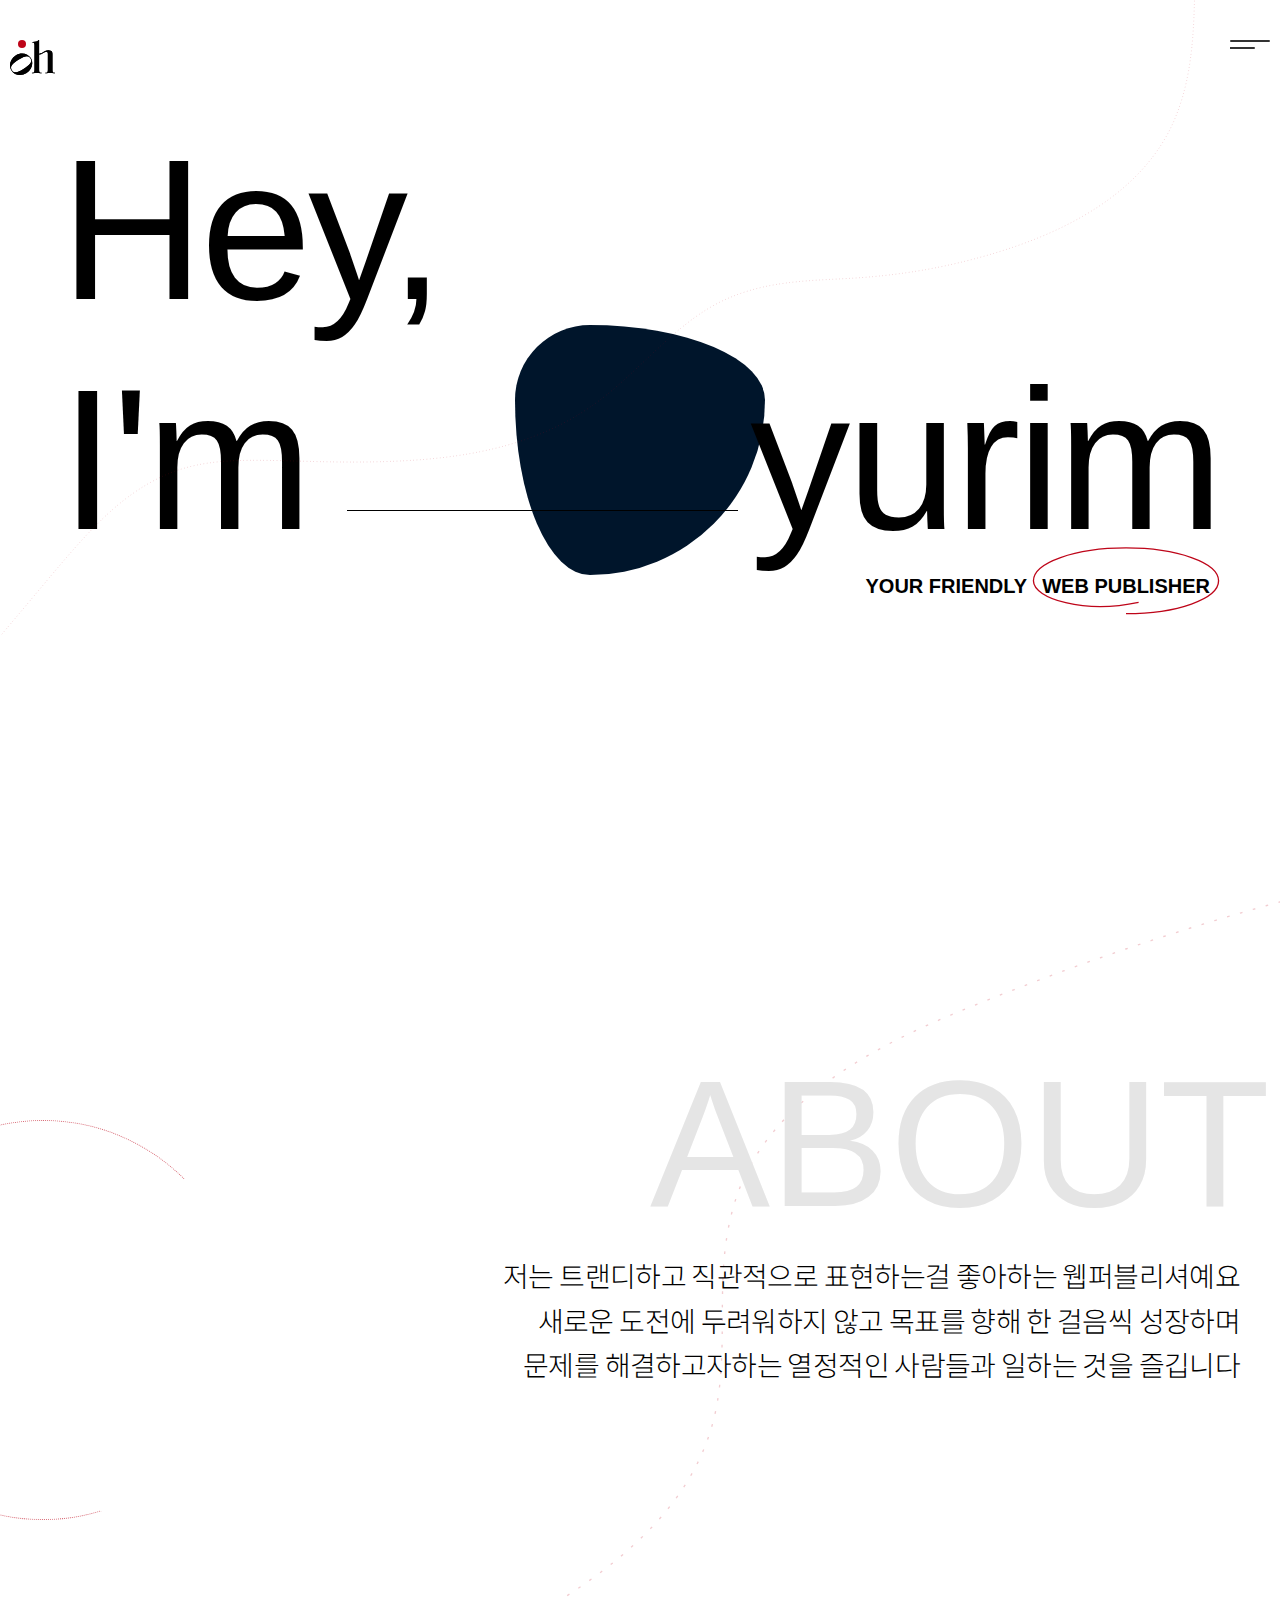
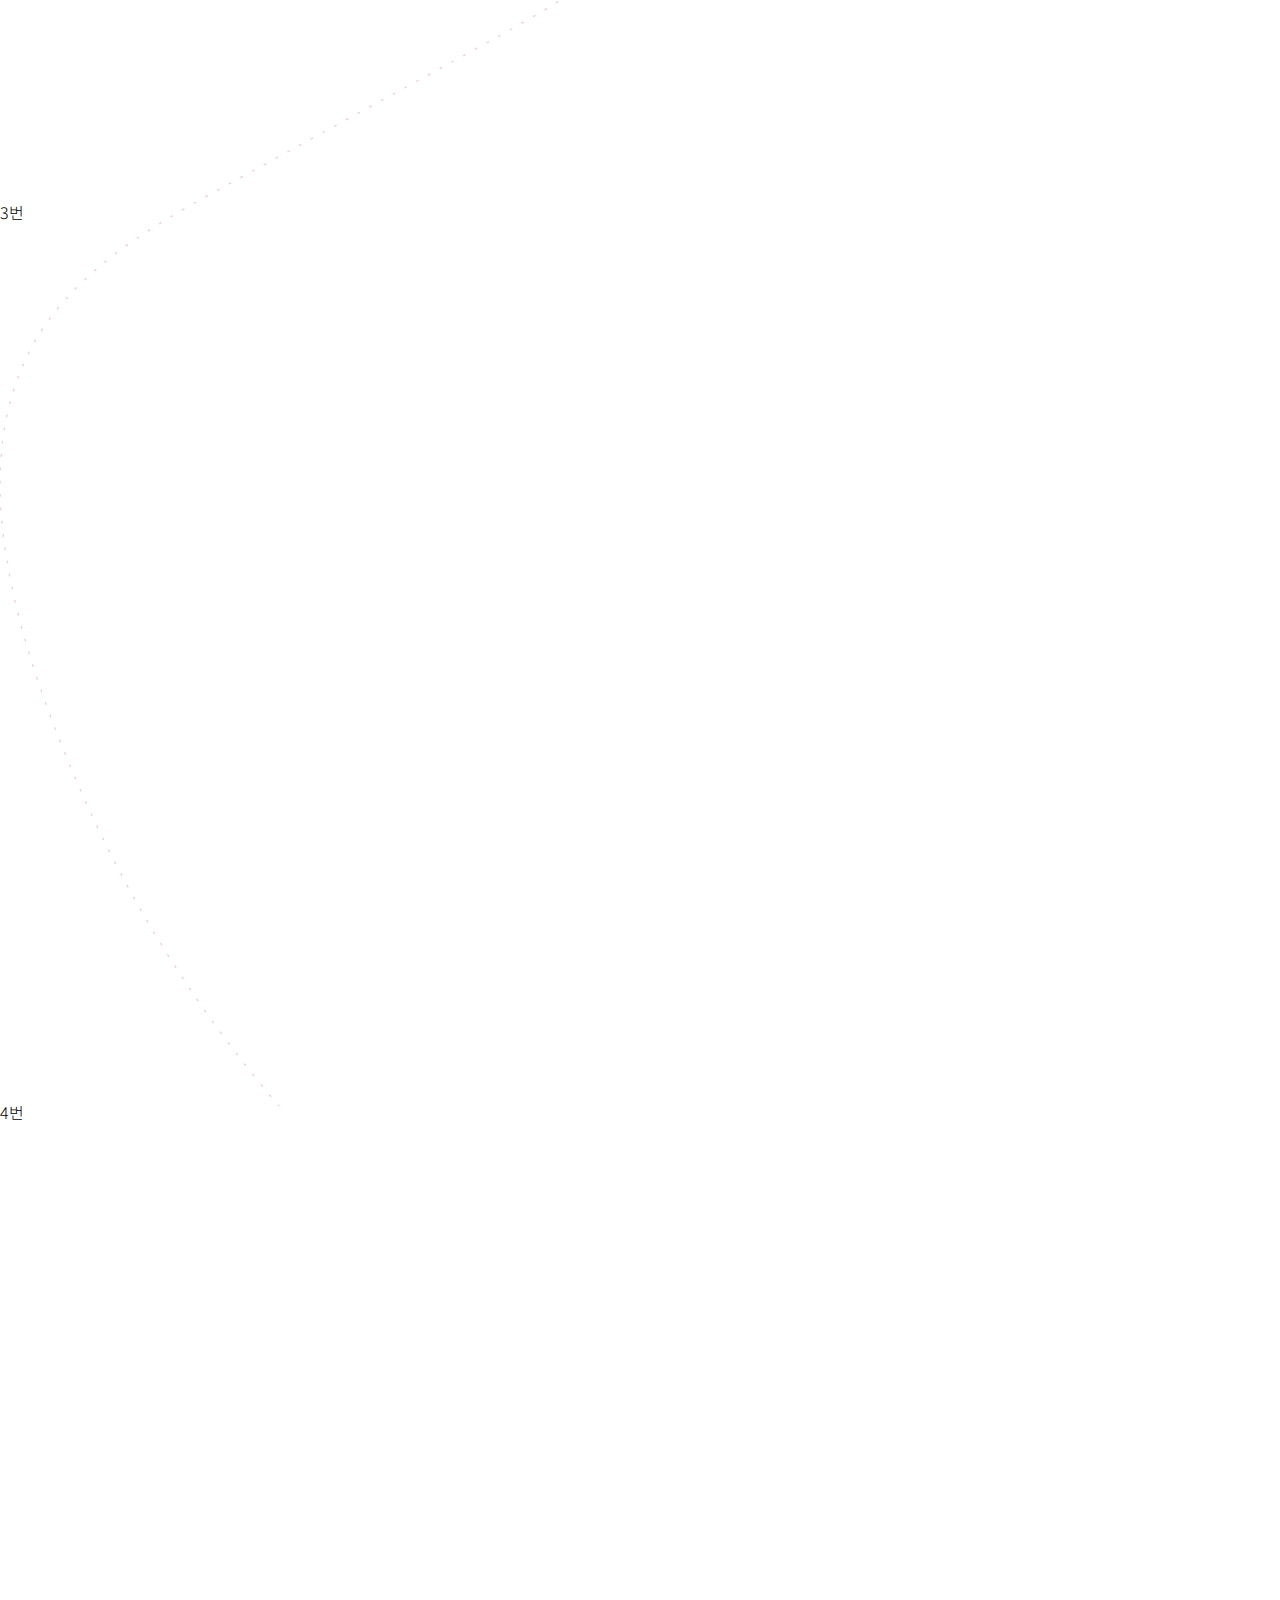
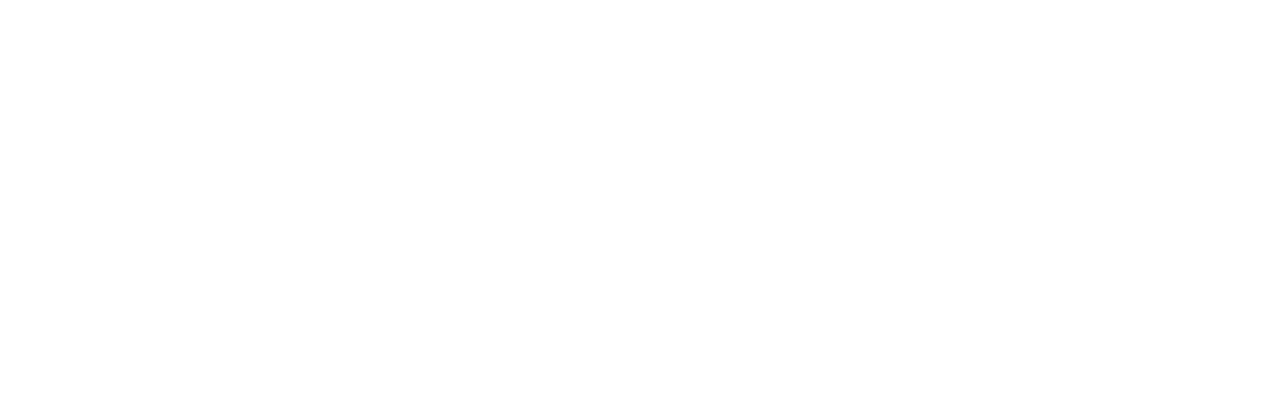
==== index.html @ e5cbb81f "메인 마크업 수정" ====
<!doctype html>
<html lang="en">
<head>
    <meta charset="UTF-8">
    <meta name="viewport"
          content="width=device-width, user-scalable=no, initial-scale=1.0, maximum-scale=1.0, minimum-scale=1.0">
    <meta http-equiv="X-UA-Compatible" content="ie=edge">
    <title> 오유림 | 웹 퍼블리셔 포트폴리오 </title>
    <link rel="stylesheet" href="assets/css/layout.css">
    <link rel="stylesheet" href="assets/css/reset.css">
</head>
<body>
        <main>
            <section>
                <div class="bg_box">
                    <div class="blob"></div>
                    <svg class="bg type_01" xmlns="http://www.w3.org/2000/svg" xml:space="preserve" viewBox="0 0 1920 1080"><path d="M1791.7 1.1c-.9 37.3-3 74.7-10 111.4-6.5 33.7-17.3 66.7-34.8 96.4-16.7 28.4-38.8 53.4-63.9 74.6-26.3 22.2-55.8 40.4-86.5 55.7-32.2 16-66 28.6-100.3 39.2-35.4 10.9-71.5 19.6-107.9 26.1-36.8 6.5-74.1 10.7-111.4 12.9-37.4 2.2-75 3.1-112 9.2-33.9 5.6-67.3 15.9-97.2 33.1-29.9 17.2-56.1 40-81.3 63.4-26.3 24.3-51.7 49.8-79.9 71.9-27 21.1-56.6 38.9-88.1 52.5-32.9 14.2-67.5 24.1-102.6 30.9-36.9 7.2-74.5 11-112 12.9-37.7 2-75.5 2.1-113.3 1.4-38.1-.7-76.1-2.4-114.2-2.2-35.9.1-72.4 2.7-106.8 13.9-31.6 10.3-60.6 27.4-86.5 48.1-27.5 22-51.6 47.7-74.8 74-24.6 28.1-48.3 57-72.4 85.6-11.8 14-23.7 28.1-35.5 42.2"/></svg>
                </div>
                <header class="header_warp">
                    <a href="#" class="logo"></a>
                    <nav class="nav_wrap">
                        <div class="hamburger_menu">
                            <div class="hamburger">
                                <i></i>
                                <i></i>
                            </div>
                        </div>
                        <ul class="menu_list">
                            <li></li>
                            <li></li>
                            <li></li>
                            <li></li>
                        </ul>
                    </nav>
                </header>
                <div class="visual_cont">
                    <div class="visual_title">Hey,</div>
                    <div class="visual_title bottom">
                        I'm <em>yurim</em>
                    </div>
                    <div class="visual_title_sub">
                        Your Friendly <span><i class="circle">
                        <svg xmlns="http://www.w3.org/2000/svg" viewBox="0 0 142 51.728"><path fill="none" stroke="#BE0519" stroke-miterlimit="10" stroke-width=2" d="M61.476 9.545C102.388.884 141 12.132 141 25.864s-31.339 24.865-70 24.865S1 39.596 1 25.864 32.341 1 71 1"/></svg>
                    </i> Web Publisher</span>
                    </div>
                </div>
            </section>
            <section>
                  <div class="info_wrap">
                      <svg class="bg" xmlns="http://www.w3.org/2000/svg" xml:space="preserve" viewBox="0 0 479 676"><path d="M479.4.6c-33.8 9.2-67.1 20.2-99.8 32.9-25.7 10-52.2 20.4-74.1 37.7-10 7.9-18.8 17.3-24.9 28.5-6.8 12.4-9.3 26.3-10 40.3-.8 16.9.7 34.1-2.7 50.8-2.9 14.2-9.6 27.1-18.9 38.2-17.7 21.2-42.4 35.5-66.3 48.7-32.1 17.6-64.2 35.1-96.3 52.7-24.1 13.2-49.3 27-66.4 49-18.7 23.8-22.4 54.2-18.7 83.5 3.7 29.2 13.4 57.8 24.6 84.9 11.1 26.8 24.6 52.7 40.4 77 11.7 18.1 24.6 35.3 38.6 51.6"/></svg>
                      <div class="info_inner">
                          <div class="info_title">about</div>
                          <div class="info_img">
                              <div class="img_box"></div>
                          </div>
                          <div class="info_txt">
                              <p>저는 트랜디하고 직관적으로 표현하는걸 좋아하는 웹퍼블리셔예요<br></p>
                              <p>새로운 도전에 두려워하지 않고 목표를 향해 한 걸음씩 성장하며<br></p>
                              <p>문제를 해결하고자하는 열정적인 사람들과 일하는 것을 즐깁니다<br></p>
                          </div>
                      </div>
                  </div>
            </section>
            <section>3번</section>
            <section>4번</section>
            <ul class="point_wrap">
                <li></li>
                <li></li>
                <li></li>
                <li></li>
            </ul>
        </main>
</body>
</html>
---- assets/css/layout.css ----
@font-face {
  font-family: 'July 01 Regular';
  font-style: normal;
  font-weight: normal;
  src: local("July 01 Regular"), url("https://www.cufonfonts.com/regular.woff") format("woff"); }
@font-face {
  font-family: 'Noto Sans KR';
  font-style: normal;
  font-weight: 300;
  src: url(//fonts.gstatic.com/ea/notosanskr/v2/NotoSansKR-Light.woff2) format("woff2"), url(//fonts.gstatic.com/ea/notosanskr/v2/NotoSansKR-Light.woff) format("woff"), url(//fonts.gstatic.com/ea/notosanskr/v2/NotoSansKR-Light.otf) format("opentype"); }
@font-face {
  font-family: 'Noto Sans KR';
  font-style: normal;
  font-weight: 400;
  src: url(//fonts.gstatic.com/ea/notosanskr/v2/NotoSansKR-Regular.woff2) format("woff2"), url(//fonts.gstatic.com/ea/notosanskr/v2/NotoSansKR-Regular.woff) format("woff"), url(//fonts.gstatic.com/ea/notosanskr/v2/NotoSansKR-Regular.otf) format("opentype"); }
@font-face {
  font-family: 'Noto Sans KR';
  font-style: normal;
  font-weight: 500;
  src: url(//fonts.gstatic.com/ea/notosanskr/v2/NotoSansKR-Medium.woff2) format("woff2"), url(//fonts.gstatic.com/ea/notosanskr/v2/NotoSansKR-Medium.woff) format("woff"), url(//fonts.gstatic.com/ea/notosanskr/v2/NotoSansKR-Medium.otf) format("opentype"); }
@font-face {
  font-family: 'Noto Sans KR';
  font-style: normal;
  font-weight: 700;
  src: url(//fonts.gstatic.com/ea/notosanskr/v2/NotoSansKR-Bold.woff2) format("woff2"), url(//fonts.gstatic.com/ea/notosanskr/v2/NotoSansKR-Bold.woff) format("woff"), url(//fonts.gstatic.com/ea/notosanskr/v2/NotoSansKR-Bold.otf) format("opentype"); }
.bg {
  position: absolute;
  top: 0;
  left: 0;
  width: 100%;
  height: auto;
  fill: none;
  display: block;
  stroke: rgba(190, 5, 25, 0.2);
  stroke-width: 0.5;
  stroke-dasharray: 1 4; }
  .bg.type_01 {
    stroke: rgba(190, 5, 25, 0.7); }

.blob {
  width: 250px;
  height: 250px;
  position: absolute;
  left: 50%;
  top: 50%;
  transform: translate(-50%, -50%);
  border-radius: 30% 70% 70% 30% / 30% 30% 70% 70%;
  background-color: #00152b; }

body::-webkit-scrollbar {
  width: 6px; }

body::-webkit-scrollbar-thumb {
  height: 30%;
  background: #be0519; }

body::-webkit-scrollbar-track {
  background: rgba(190, 5, 25, 0.3); }

.header_warp {
  width: 100%;
  max-width: 1280px;
  margin: 0 auto;
  display: flex;
  justify-content: space-between;
  padding: 40px 10px 30px 10px;
  box-sizing: border-box; }
  .header_warp .logo {
    width: 45px;
    height: 45px;
    position: relative;
    background: url("data:image/svg+xml,%3Csvg xmlns='http://www.w3.org/2000/svg' xmlns:xlink='http://www.w3.org/1999/xlink' fill='none' viewBox='0 0 45 35'%3E%3Cdefs%3E%3Cpath id='reuse-0' fill='%23000' d='M5.646 15.441c-5.61 3.57-7.112 10.228-4.18 14.936 2.93 4.705 9.522 6.223 15.135 2.653 5.613-3.566 7.112-10.228 4.185-14.932-2.932-4.709-9.527-6.223-15.14-2.657Zm8.217 13.193c-7.6 4.828-10.348 4.26-12.056 1.525C.1 27.42.788 24.67 8.384 19.841c7.6-4.828 10.348-4.261 12.055-1.522 1.708 2.736 1.024 5.486-6.576 10.315Z'/%3E%3Cpath id='reuse-1' fill='%23000' d='M42.464 13.744v16.262c0 1.921.407 2.835 2.4 2.83H45v.369h-1.131c-1.315 0-2.22-.139-3.715-.139-1.495 0-2.399.139-3.714.139H35.31v-.368h.137c1.992 0 2.4-.913 2.4-2.835V13.811c0-1.408-.533-1.973-1.55-2.012-.721-.028-2.345.798-3.453 1.474-1.186.704-2.372 1.258-3.585 1.34a.16.16 0 0 0-.153.163v15.23c0 1.921.407 2.835 2.4 2.835h.137v.367H30.51c-1.315 0-2.22-.138-3.714-.138-1.495 0-2.4.139-3.715.139h-1.13v-.368h.136c1.992 0 2.4-.914 2.4-2.835L24.483 5.08c0-1.878-.407-2.792-2.4-2.792h-.136v-.367h.904c2.129 0 5.346-.78 5.933-1.922h.317v13.649c0 .083.063.154.145.158.904.04 2.243-.411 3.366-1.198l.044-.03c1.7-1.188 3.643-2.545 6.817-2.153 1.824.226 2.967.938 2.99 3.318Z'/%3E%3C/defs%3E%3Cuse xlink:href='%23reuse-0'/%3E%3Cuse xlink:href='%23reuse-1'/%3E%3Cuse xlink:href='%23reuse-0'/%3E%3Cuse xlink:href='%23reuse-1'/%3E%3C/svg%3E") no-repeat; }
    .header_warp .logo::after {
      content: "";
      position: absolute;
      left: 7.5px;
      top: 0;
      background: #BE0519;
      width: 8px;
      height: 8px;
      border-radius: 50%;
      animation: bounce 0.45s cubic-bezier(0.19, 1, 0.22, 1) infinite alternate; }
  .header_warp .nav_wrap {
    font-weight: bold;
    text-transform: uppercase;
    font-size: 1.8rem; }
    .header_warp .nav_wrap .hamburger_menu {
      position: relative;
      top: 0;
      left: 0;
      width: 40px;
      height: 10px;
      overflow: hidden; }
      .header_warp .nav_wrap .hamburger_menu i {
        position: relative;
        display: block;
        width: 40px;
        height: 2px;
        background-color: #333;
        margin-bottom: 5px;
        border-radius: 2px; }
      .header_warp .nav_wrap .hamburger_menu i:last-child {
        transform: translateX(-15px); }

.visual_cont {
  display: flex;
  flex-direction: column;
  max-width: 1200px;
  margin: 0 auto;
  padding: 0 20px;
  font-family: 'July 01 Regular',sans-serif; }
  .visual_cont .visual_title {
    letter-spacing: -0.3vw;
    font-size: clamp(5rem, 19vw, 20rem); }
    .visual_cont .visual_title.bottom {
      display: flex;
      justify-content: space-between;
      flex-flow: row wrap;
      align-items: stretch; }
      .visual_cont .visual_title.bottom em {
        position: relative;
        display: inline-flex;
        flex-grow: 1;
        align-items: end; }
        .visual_cont .visual_title.bottom em::before {
          content: "";
          width: auto;
          display: flex;
          flex-grow: 1;
          height: 1px;
          background: #000;
          margin: 5vw 1vw 5vw 3vw; }
  .visual_cont .visual_title_sub {
    text-align: right;
    font-weight: 600;
    font-size: clamp(0.5rem, 3vw, 2rem);
    font-family: "AppleSDGothicNeoR" ,sans-serif;
    text-transform: uppercase; }
    .visual_cont .visual_title_sub span {
      position: relative;
      padding: 10px; }
      .visual_cont .visual_title_sub span .circle {
        content: "";
        position: absolute;
        left: 50%;
        top: calc(50% + 8px);
        width: 100%;
        height: 100%;
        stroke-dasharray: 423;
        transform: translate(-50%, -50%) rotate(-180deg);
        animation: dash 0.35s cubic-bezier(0.45, 0, 0.55, 1) 0s;
        animation-iteration-count: 1; }

section {
  height: 100vh;
  position: relative; }
  section .info_wrap {
    padding: 15rem 0;
    max-width: 1200px;
    margin: 0 auto; }
    section .info_wrap .info_title {
      font-family: 'July 01 Regular',sans-serif;
      font-size: clamp(4rem, 16vw, 18rem);
      text-transform: uppercase;
      color: #e5e5e5;
      position: absolute;
      right: -30px;
      top: -10px;
      z-index: 2; }
    section .info_wrap .info_inner {
      position: relative;
      display: flex;
      flex-flow: row;
      justify-content: flex-end;
      align-items: center;
      padding: 7rem 0; }
      section .info_wrap .info_inner .info_txt {
        font-size: clamp(0.8rem, 4vw, 2.8rem);
        line-height: 1.6;
        letter-spacing: -0.05vw;
        text-align: right;
        position: relative;
        z-index: 3; }
      section .info_wrap .info_inner .info_img {
        position: relative;
        top: 50px;
        transition: transform 0.3s;
        transform-style: preserve-3d;
        transform: perspective(500px);
        margin-right: 6rem; }
        section .info_wrap .info_inner .info_img .img_box {
          width: 400px;
          height: 400px;
          position: relative;
          overflow: hidden;
          border-radius: 50%;
          cursor: pointer;
          transition: transform 0.3s; }
          section .info_wrap .info_inner .info_img .img_box::before, section .info_wrap .info_inner .info_img .img_box::after {
            content: "";
            width: 100%;
            height: 100%;
            position: absolute;
            left: 0;
            top: 0;
            transition: all .3s ease;
            background-size: 100% !important; }
          section .info_wrap .info_inner .info_img .img_box::before {
            background: white url("../../images/portfolio_img_01_01.png") no-repeat;
            z-index: 3;
            opacity: 1; }
          section .info_wrap .info_inner .info_img .img_box::after {
            background: white url("../../images/portfolio_img_02_02.png") no-repeat;
            z-index: 2;
            opacity: 0; }
          section .info_wrap .info_inner .info_img .img_box:hover::before {
            opacity: 0; }
          section .info_wrap .info_inner .info_img .img_box:hover::after {
            opacity: 1; }
        section .info_wrap .info_inner .info_img::before {
          content: "";
          position: absolute;
          left: -20rem;
          top: -5rem;
          transition: all .4s ease;
          width: 100%;
          height: 100%;
          border: 1px dotted rgba(190, 5, 25, 0.6);
          border-radius: 50%;
          transform: translateY(0) translate3d(0, 0, 0); }
      section .info_wrap .info_inner .info_img:hover::before {
        transform: translateY(-10px) translate3d(0, -5px, 0); }
      section .info_wrap .info_inner .info_img:hover .img_box {
        transform: translateY(10px) translate3d(0, 5px, 0); }

@keyframes bounce {
  0% {
    transform: translateY(3%) scaleY(0.95); }
  100% {
    transform: translateY(-30%) scaleY(1.05); } }
@keyframes dash {
  0% {
    stroke-dashoffset: 423; }
  100% {
    stroke-dashoffset: 0; } }
@keyframes shape1 {
  0% {
    transform: translateY(0) rotate(0deg); }
  100% {
    transform: translateY(20%) rotate(20deg); } }
@keyframes shape2 {
  0% {
    transform: translateY(0) rotate(15deg); }
  100% {
    transform: translateY(-20%) rotate(25deg); } }

/*# sourceMappingURL=layout.css.map */
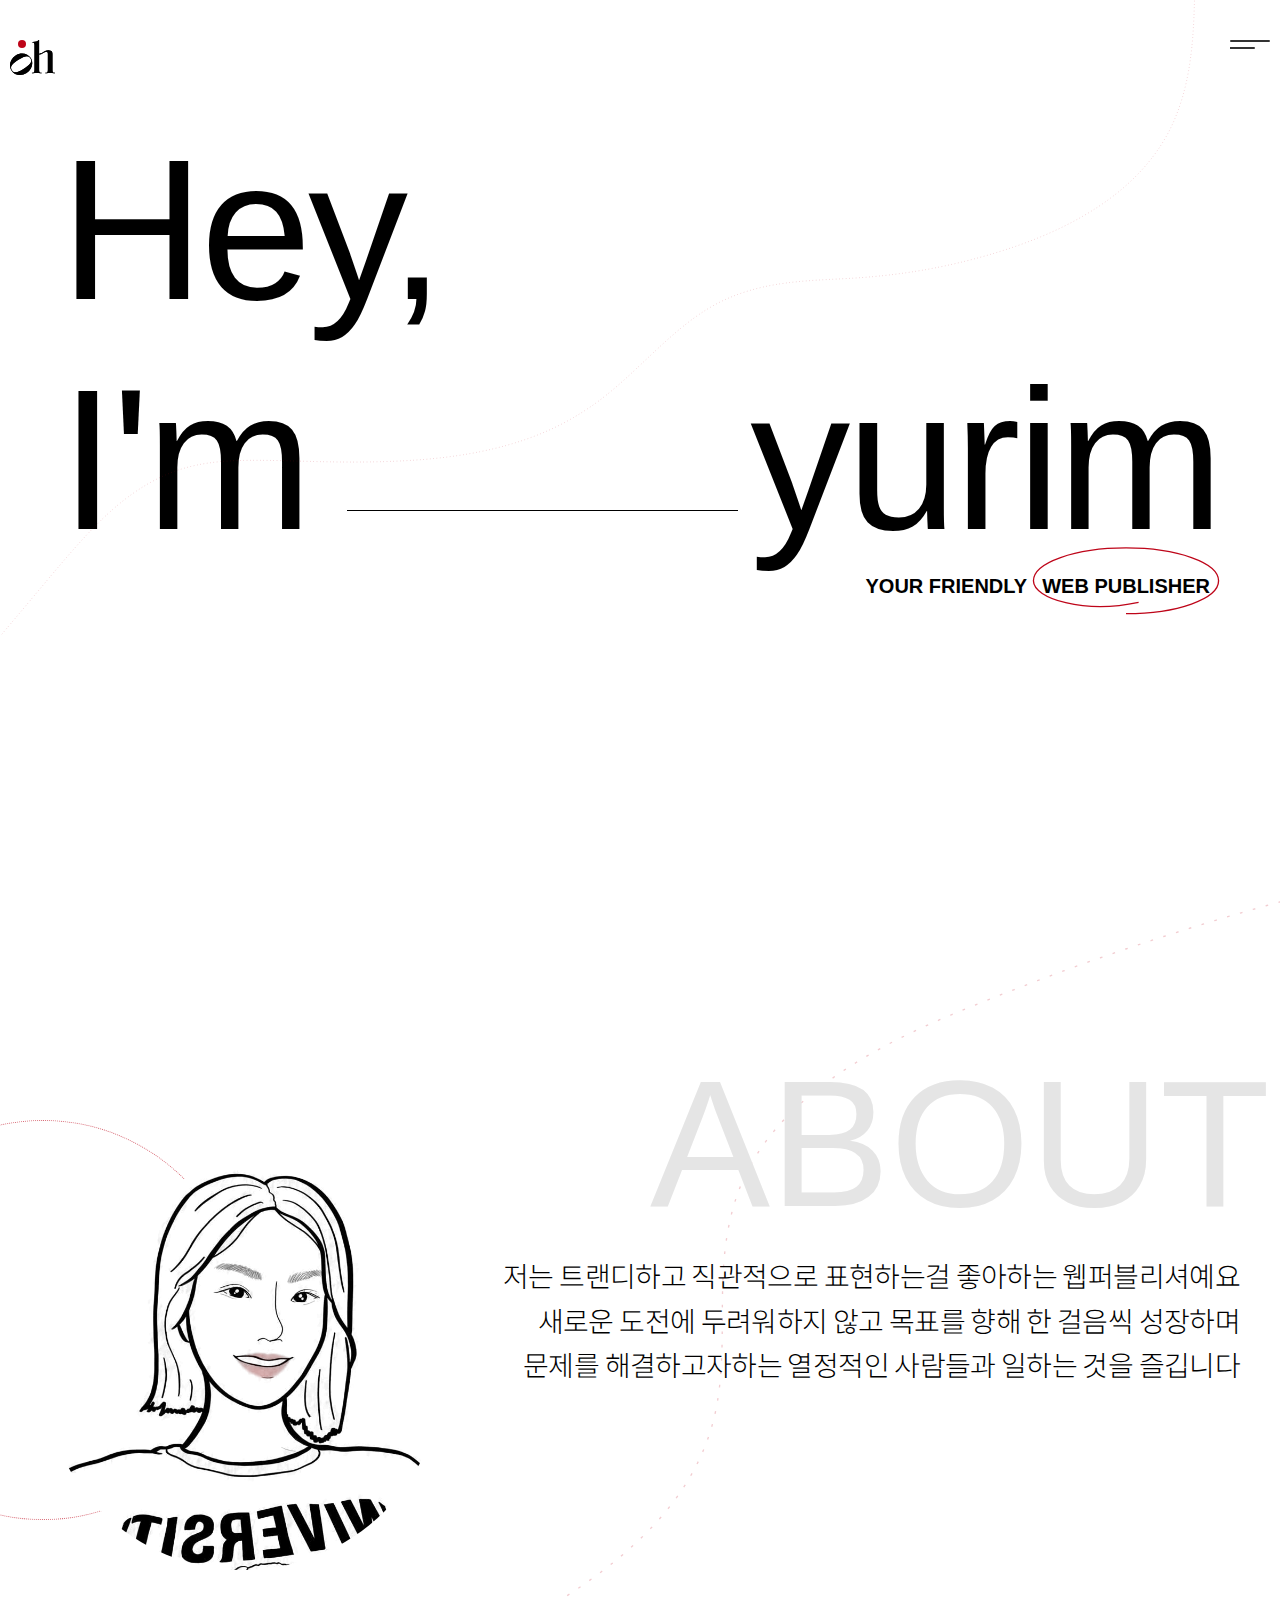
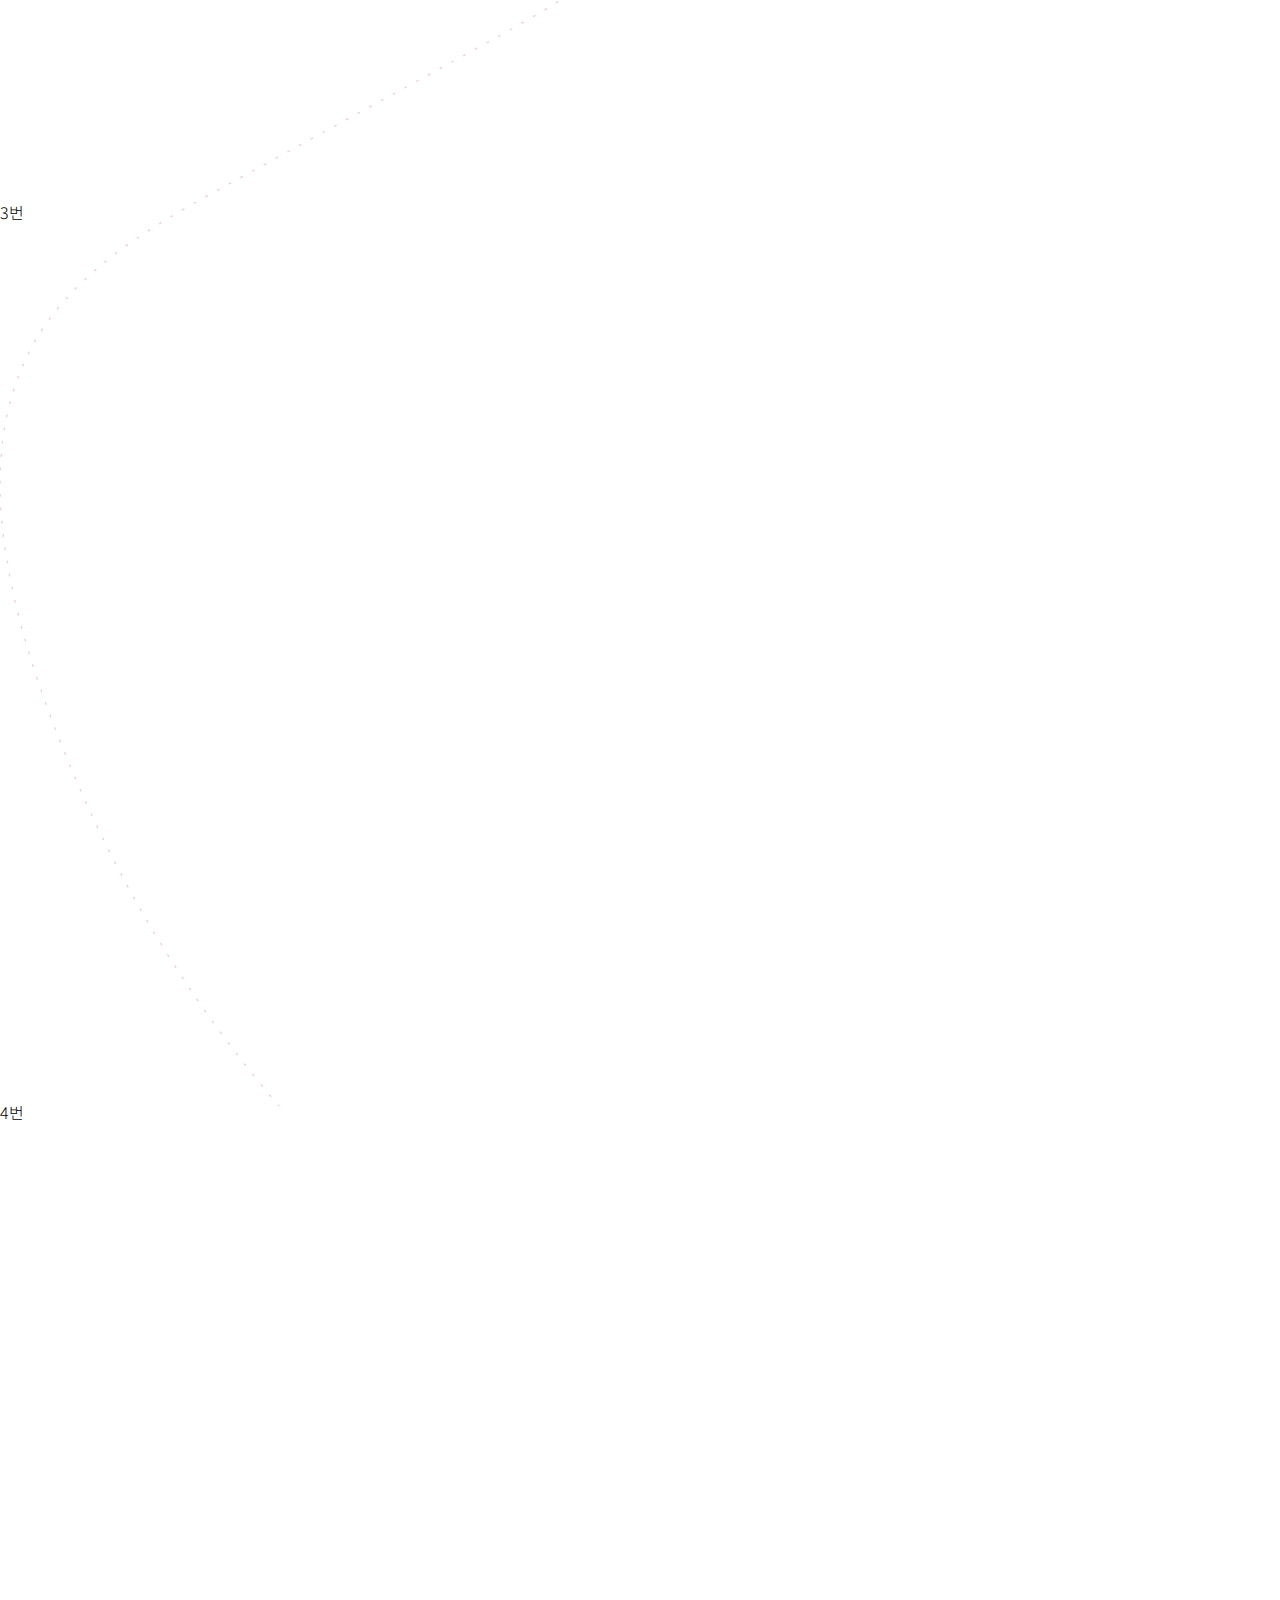
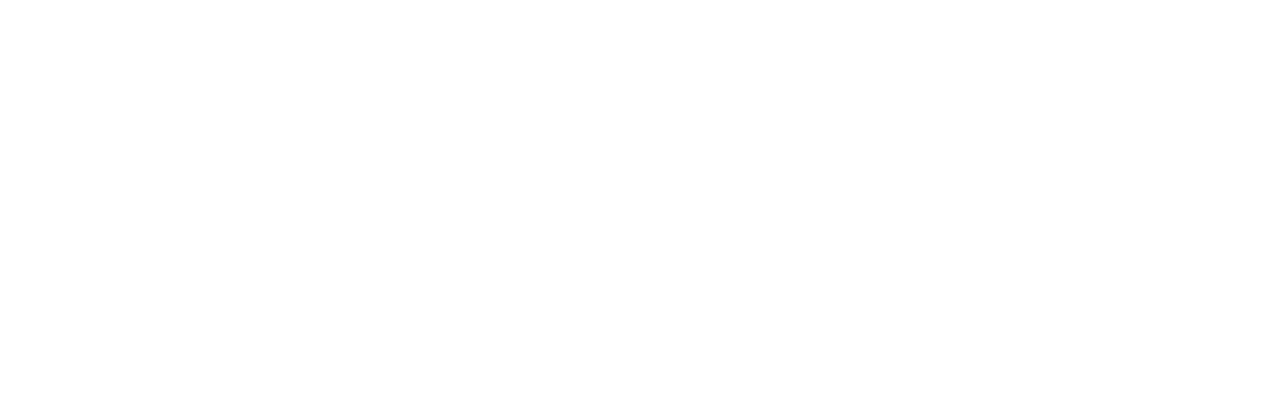
==== commit 9778f022: "2023/01/19" ====
--- a/index.html
+++ b/index.html
@@ -13,7 +13,6 @@
         <main>
             <section>
                 <div class="bg_box">
-                    <div class="blob"></div>
                     <svg class="bg type_01" xmlns="http://www.w3.org/2000/svg" xml:space="preserve" viewBox="0 0 1920 1080"><path d="M1791.7 1.1c-.9 37.3-3 74.7-10 111.4-6.5 33.7-17.3 66.7-34.8 96.4-16.7 28.4-38.8 53.4-63.9 74.6-26.3 22.2-55.8 40.4-86.5 55.7-32.2 16-66 28.6-100.3 39.2-35.4 10.9-71.5 19.6-107.9 26.1-36.8 6.5-74.1 10.7-111.4 12.9-37.4 2.2-75 3.1-112 9.2-33.9 5.6-67.3 15.9-97.2 33.1-29.9 17.2-56.1 40-81.3 63.4-26.3 24.3-51.7 49.8-79.9 71.9-27 21.1-56.6 38.9-88.1 52.5-32.9 14.2-67.5 24.1-102.6 30.9-36.9 7.2-74.5 11-112 12.9-37.7 2-75.5 2.1-113.3 1.4-38.1-.7-76.1-2.4-114.2-2.2-35.9.1-72.4 2.7-106.8 13.9-31.6 10.3-60.6 27.4-86.5 48.1-27.5 22-51.6 47.7-74.8 74-24.6 28.1-48.3 57-72.4 85.6-11.8 14-23.7 28.1-35.5 42.2"/></svg>
                 </div>
                 <header class="header_warp">
--- a/assets/css/layout.css
+++ b/assets/css/layout.css
@@ -36,16 +36,6 @@
   stroke-dasharray: 1 4; }
   .bg.type_01 {
     stroke: rgba(190, 5, 25, 0.7); }
-
-.blob {
-  width: 250px;
-  height: 250px;
-  position: absolute;
-  left: 50%;
-  top: 50%;
-  transform: translate(-50%, -50%);
-  border-radius: 30% 70% 70% 30% / 30% 30% 70% 70%;
-  background-color: #00152b; }
 
 body::-webkit-scrollbar {
   width: 6px; }
@@ -206,11 +196,11 @@
             transition: all .3s ease;
             background-size: 100% !important; }
           section .info_wrap .info_inner .info_img .img_box::before {
-            background: white url("../../images/portfolio_img_01_01.png") no-repeat;
+            background: white url("../images/portfolio_img_01.png") no-repeat;
             z-index: 3;
             opacity: 1; }
           section .info_wrap .info_inner .info_img .img_box::after {
-            background: white url("../../images/portfolio_img_02_02.png") no-repeat;
+            background: white url("../images/portfolio_img_02.png") no-repeat;
             z-index: 2;
             opacity: 0; }
           section .info_wrap .info_inner .info_img .img_box:hover::before {
@@ -243,15 +233,5 @@
     stroke-dashoffset: 423; }
   100% {
     stroke-dashoffset: 0; } }
-@keyframes shape1 {
-  0% {
-    transform: translateY(0) rotate(0deg); }
-  100% {
-    transform: translateY(20%) rotate(20deg); } }
-@keyframes shape2 {
-  0% {
-    transform: translateY(0) rotate(15deg); }
-  100% {
-    transform: translateY(-20%) rotate(25deg); } }
 
 /*# sourceMappingURL=layout.css.map */
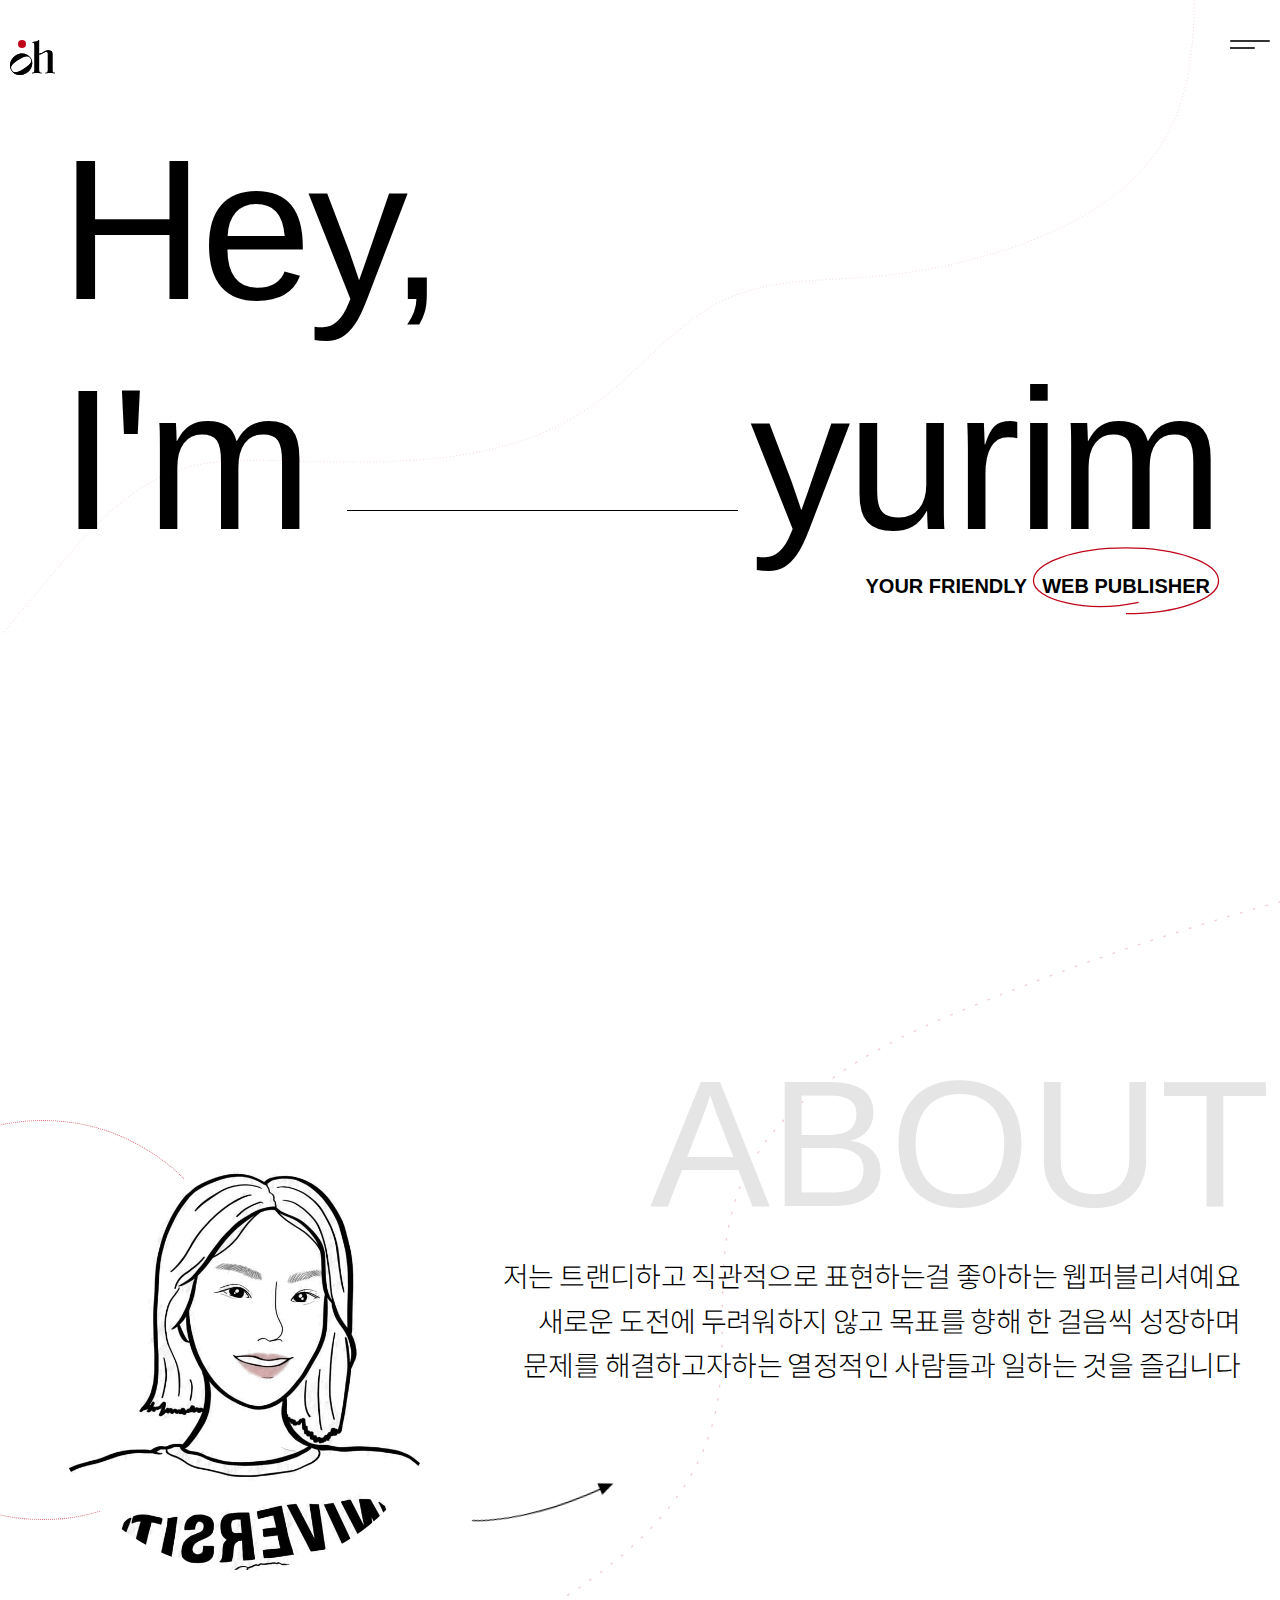
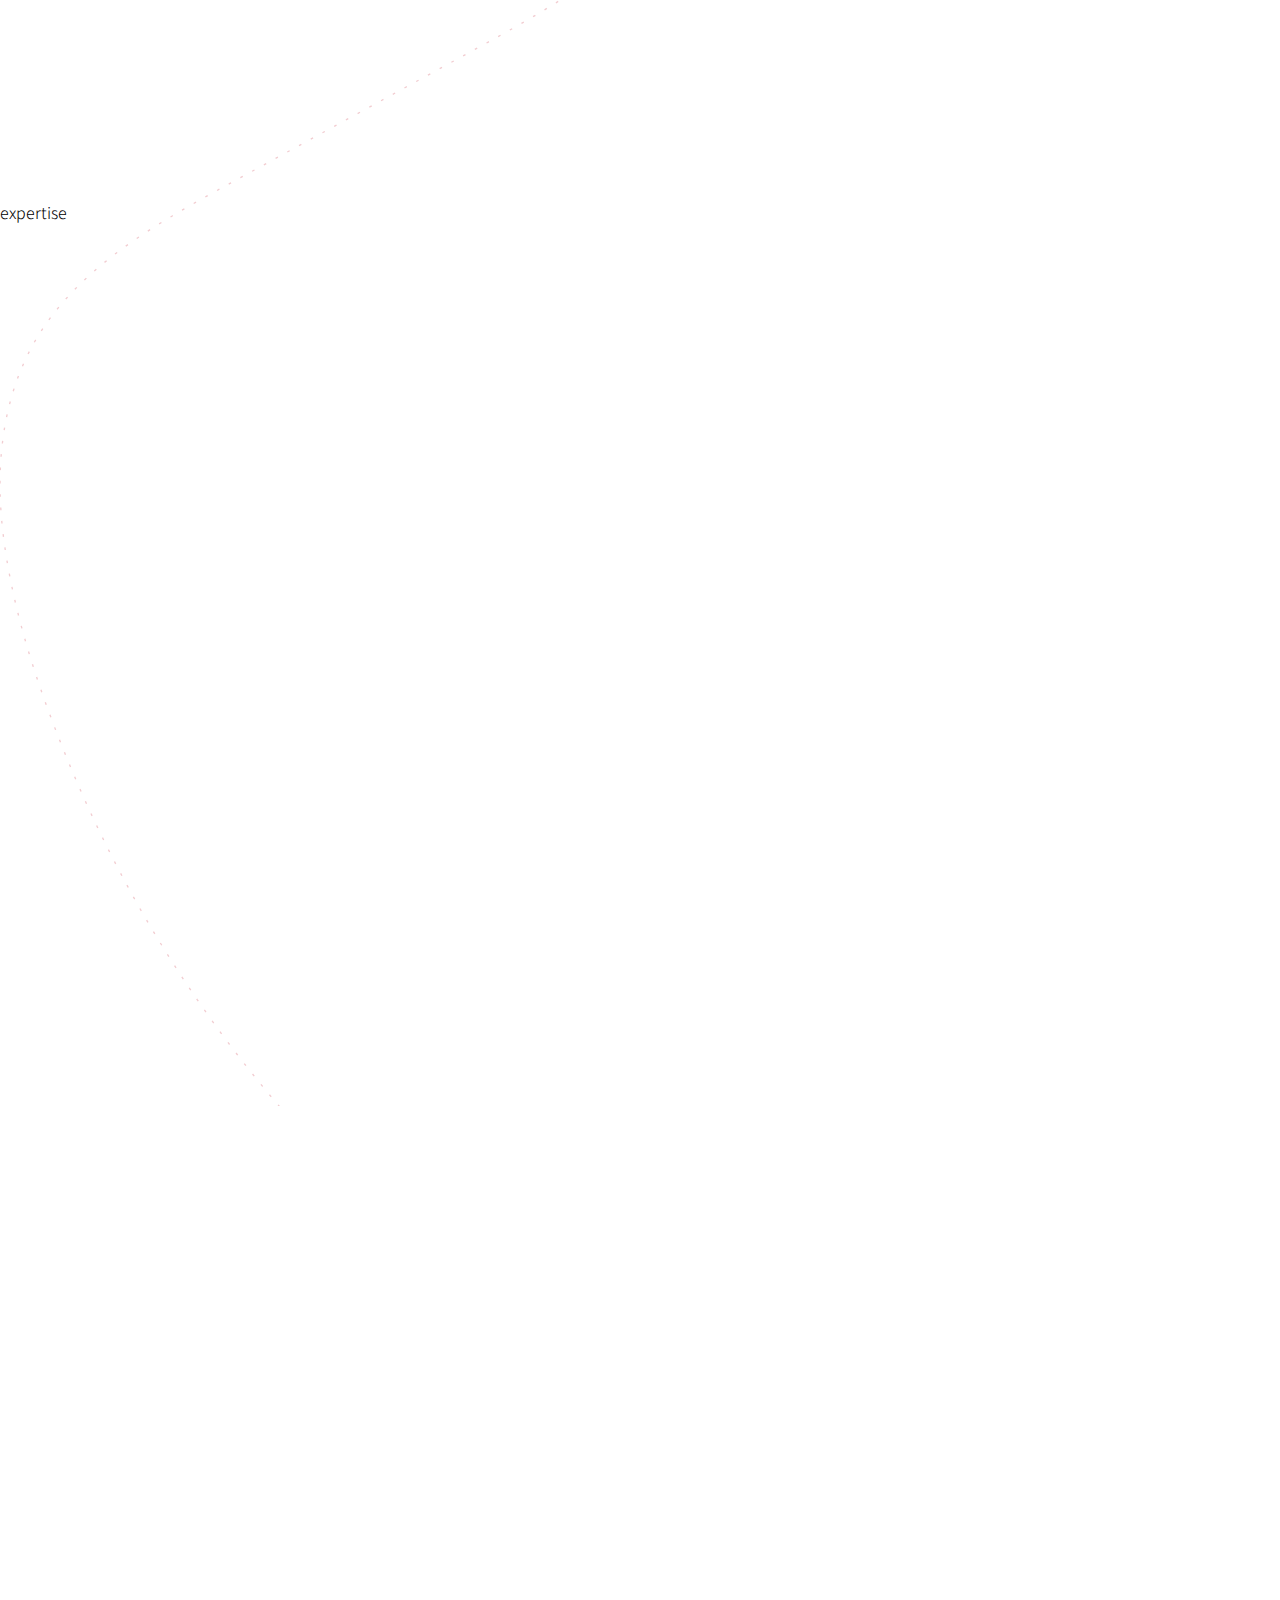
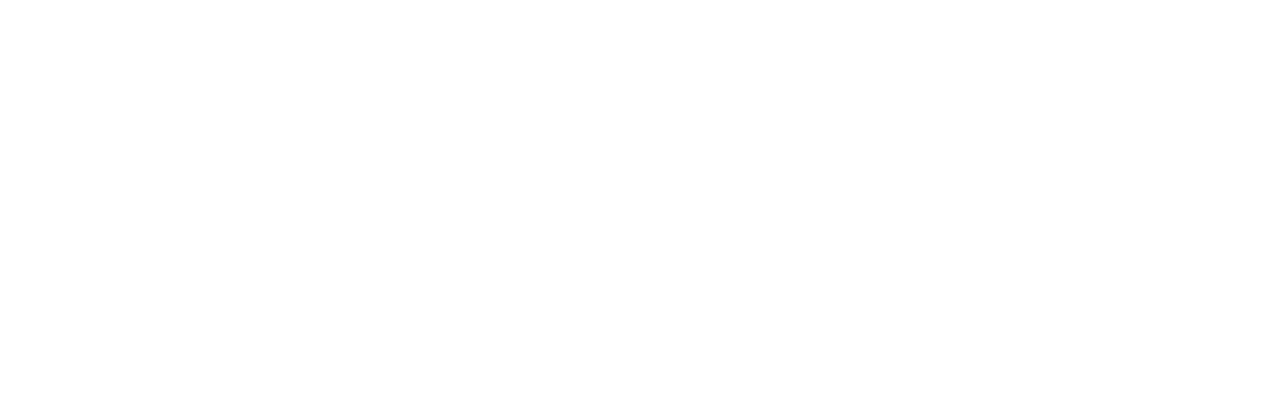
==== commit 56df6479: "오늘 코딩 마무리" ====
--- a/index.html
+++ b/index.html
@@ -51,6 +51,7 @@
                           <div class="info_title">about</div>
                           <div class="info_img">
                               <div class="img_box"></div>
+                              <svg class="line type_01" xmlns="http://www.w3.org/2000/svg" fill="none" viewBox="0 0 67 7"><path stroke="currentColor" d="M1 2.496s22 7.5 59.593 1.141"/><path fill="currentColor" d="m59.396.885.764 5.54 6.038-3.655L59.396.885Z"/></svg>
                           </div>
                           <div class="info_txt">
                               <p>저는 트랜디하고 직관적으로 표현하는걸 좋아하는 웹퍼블리셔예요<br></p>
@@ -60,8 +61,23 @@
                       </div>
                   </div>
             </section>
-            <section>3번</section>
-            <section>4번</section>
+            <section>
+                <div class="expertise_wrap">
+                    <div class="expertise_title">expertise</div>
+                    <div class="expertise_info">
+                        <ul>
+                            <li></li>
+                            <li></li>
+                            <li></li>
+                            <li></li>
+                            <li></li>
+                        </ul>
+                    </div>
+                </div>
+            </section>
+            <section>
+                <div class="career_wrap"></div>
+            </section>
             <ul class="point_wrap">
                 <li></li>
                 <li></li>
--- a/assets/css/layout.css
+++ b/assets/css/layout.css
@@ -36,6 +36,17 @@
   stroke-dasharray: 1 4; }
   .bg.type_01 {
     stroke: rgba(190, 5, 25, 0.7); }
+
+.line {
+  position: absolute;
+  height: auto;
+  stroke-width: 0.5;
+  display: block; }
+  .line.type_01 {
+    width: 150px;
+    left: calc(50% + 300px);
+    bottom: calc(50% - 150px);
+    transform: translate(-50%, -50%) rotate(345deg); }
 
 body::-webkit-scrollbar {
   width: 6px; }
